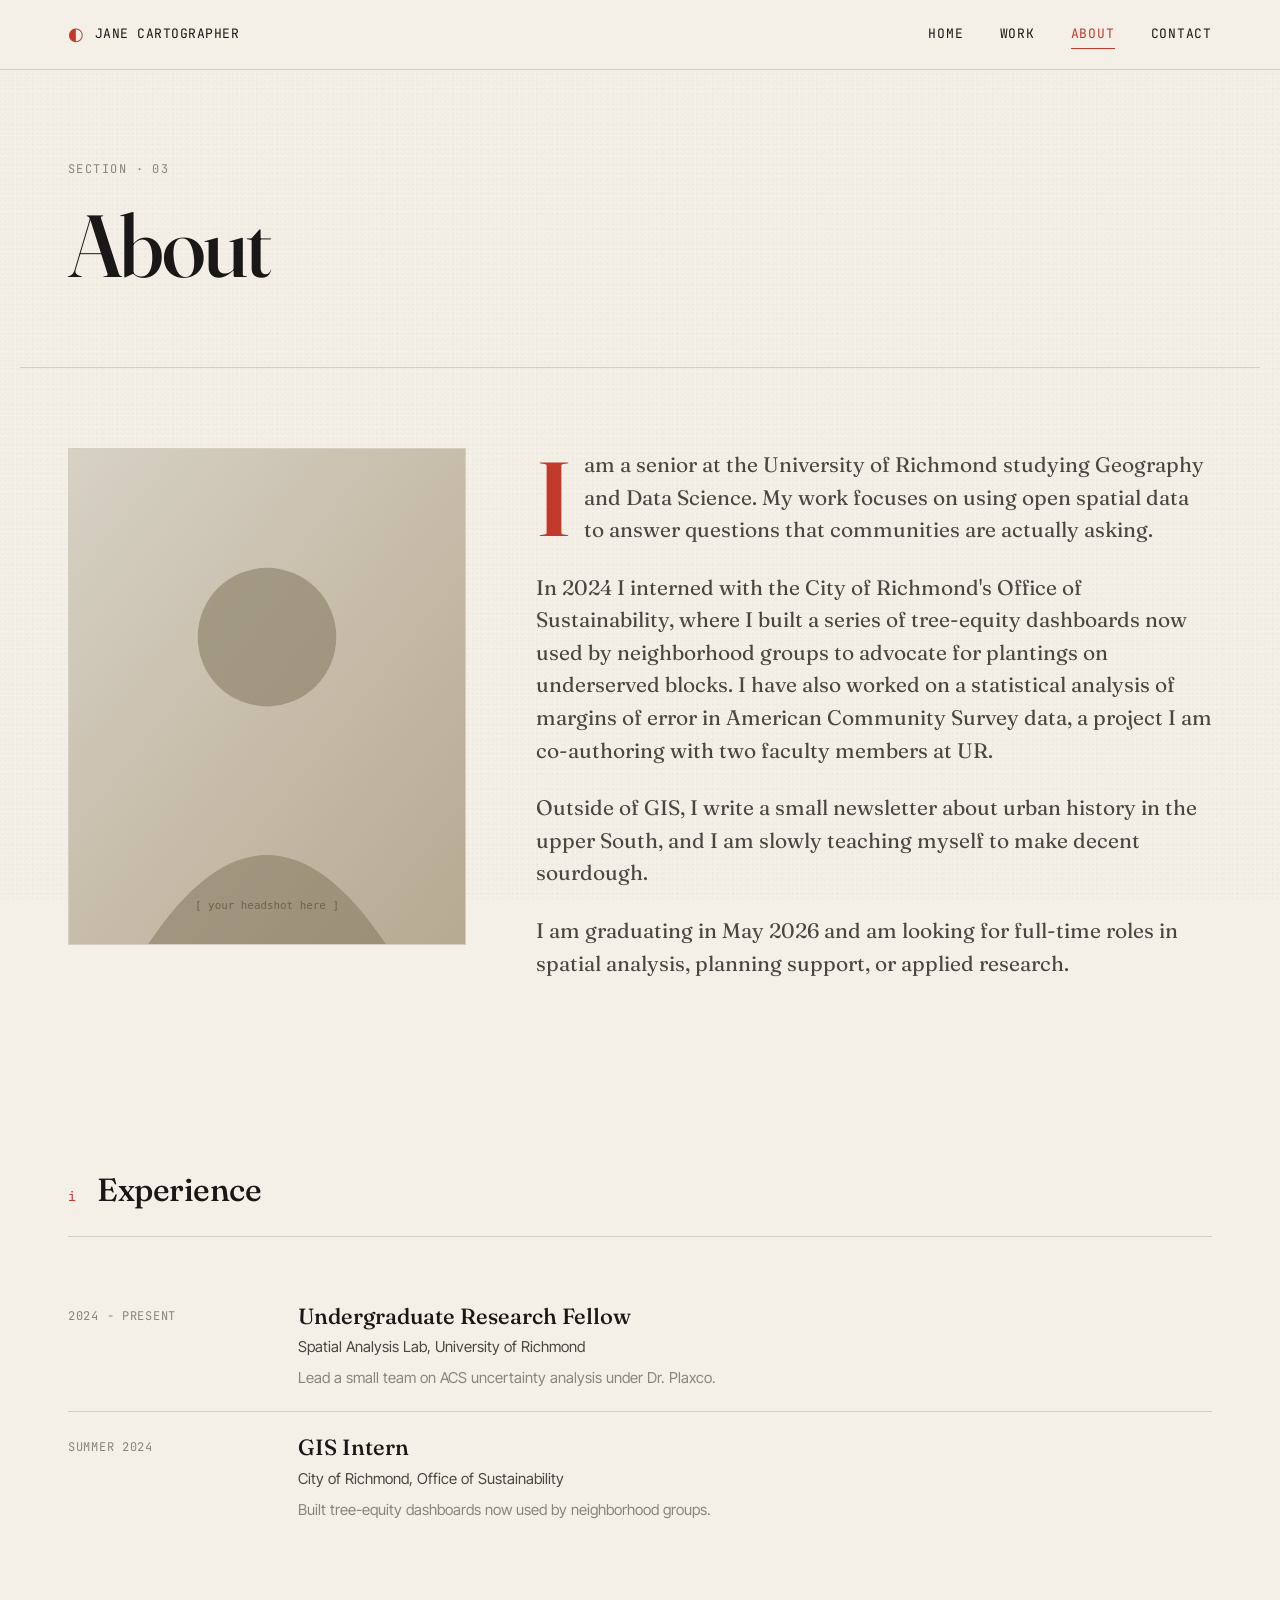
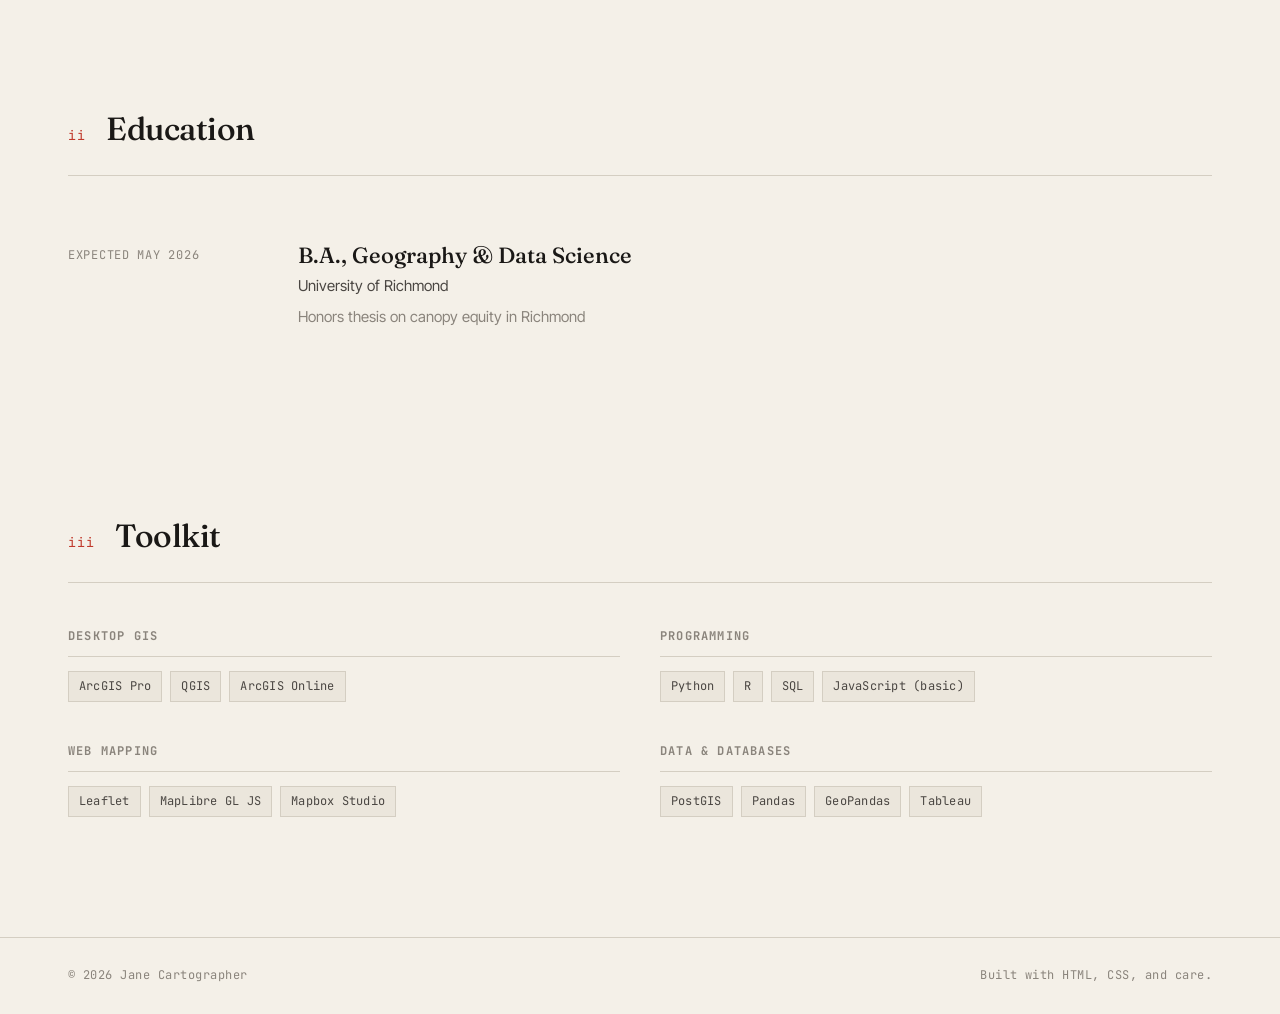
==== about.html @ e9b893c0 "Add files via upload" ====
<!DOCTYPE html>
<html lang="en">
<head>
<meta charset="UTF-8">
<meta name="viewport" content="width=device-width, initial-scale=1.0">
<title data-page="About">Loading...</title>
<link rel="preconnect" href="https://fonts.googleapis.com">
<link rel="preconnect" href="https://fonts.gstatic.com" crossorigin>
<link href="https://fonts.googleapis.com/css2?family=Fraunces:opsz,wght@9..144,400;9..144,500;9..144,600;9..144,700&family=JetBrains+Mono:wght@400;500&family=Inter+Tight:wght@400;500;600&display=swap" rel="stylesheet">
<link rel="stylesheet" href="styles.css">
</head>
<body>

<header id="site-header" class="site-header"></header>

<main>

  <section class="page-head">
    <p class="page-eyebrow">Section · 03</p>
    <h1 class="page-title">About</h1>
  </section>

  <section class="about-page">
    <div class="about-page-grid">
      <div class="about-photo">
        <img data-bind="headshot" alt="" />
      </div>
      <div class="about-prose" data-bind="longBio"></div>
    </div>
  </section>

  <section class="cv-section">
    <div class="section-head">
      <span class="section-num">i</span>
      <h2 class="section-title">Experience</h2>
    </div>
    <ul class="cv-list" data-bind="experience"></ul>
  </section>

  <section class="cv-section">
    <div class="section-head">
      <span class="section-num">ii</span>
      <h2 class="section-title">Education</h2>
    </div>
    <ul class="cv-list" data-bind="education"></ul>
  </section>

  <section class="cv-section">
    <div class="section-head">
      <span class="section-num">iii</span>
      <h2 class="section-title">Toolkit</h2>
    </div>
    <div class="skill-groups" data-bind="skillGroups"></div>
  </section>

</main>

<footer id="site-footer" class="site-footer"></footer>

<script src="config.js"></script>
<script src="components.js"></script>
</body>
</html>
---- styles.css ----
/* ============================================================
   GIS PORTFOLIO TEMPLATE — STYLESHEET
   ============================================================

   OPTIONAL: THEME PICKER
   ----------------------
   Five color themes are defined below. The "graphite" theme is
   active by default. To switch, comment out the active :root
   block (wrap it in slash-star and star-slash) and uncomment
   the one you want.

   Themes:
     1. graphite   — refined editorial black/cream (default)
     2. atlas      — classic atlas blue on warm paper
     3. terrain    — forest green and bone
     4. nocturne   — dark mode with amber accent
     5. risograph  — punchy red on off-white
   ============================================================ */


/* ---------- THEME 1: GRAPHITE (default) ---------- */
:root {
  --bg:           #f4f0e8;
  --bg-alt:       #ebe6dc;
  --ink:          #1a1816;
  --ink-soft:     #4a4642;
  --ink-faint:    #8a847c;
  --rule:         #d4cec2;
  --accent:       #c0392b;
  --accent-soft:  #f0d8d4;
  --paper-grain:  rgba(0, 0, 0, 0.018);
}

/* ---------- THEME 2: ATLAS ----------
:root {
  --bg:           #f1ece0;
  --bg-alt:       #e6dfd0;
  --ink:          #16243a;
  --ink-soft:     #3d4a62;
  --ink-faint:    #7c8499;
  --rule:         #c8c0ad;
  --accent:       #b8651f;
  --accent-soft:  #f0d9bc;
  --paper-grain:  rgba(0, 0, 0, 0.02);
}
*/

/* ---------- THEME 3: TERRAIN ----------
:root {
  --bg:           #f3efe6;
  --bg-alt:       #e8e2d3;
  --ink:          #1f2a1e;
  --ink-soft:     #455342;
  --ink-faint:    #8a8f7c;
  --rule:         #c9c8b1;
  --accent:       #4a6b3a;
  --accent-soft:  #dbe5c8;
  --paper-grain:  rgba(0, 0, 0, 0.02);
}
*/

/* ---------- THEME 4: NOCTURNE ----------
:root {
  --bg:           #15181c;
  --bg-alt:       #1c2026;
  --ink:          #f0ebe0;
  --ink-soft:     #c4bdb0;
  --ink-faint:    #807a70;
  --rule:         #2a2e35;
  --accent:       #d4a14a;
  --accent-soft:  #3a2f1c;
  --paper-grain:  rgba(255, 255, 255, 0.015);
}
*/

/* ---------- THEME 5: RISOGRAPH ----------
:root {
  --bg:           #f5f1ea;
  --bg-alt:       #ece6db;
  --ink:          #181818;
  --ink-soft:     #3a3a3a;
  --ink-faint:    #8a8a8a;
  --rule:         #d6cfc0;
  --accent:       #e23e1f;
  --accent-soft:  #fbd7cf;
  --paper-grain:  rgba(0, 0, 0, 0.022);
}
*/


/* ============================================================
   ADVANCED: everything below this line controls layout and
   typography. You generally do not need to edit it. If you
   want to make structural changes, read docs/EXTENSIONS.md
   for safer ways to customize.
   ============================================================ */

* { box-sizing: border-box; margin: 0; padding: 0; }

html { scroll-behavior: smooth; }

body {
  background: var(--bg);
  color: var(--ink);
  font-family: 'Inter Tight', system-ui, sans-serif;
  font-size: 17px;
  line-height: 1.6;
  -webkit-font-smoothing: antialiased;
  -moz-osx-font-smoothing: grayscale;
  position: relative;
  min-height: 100vh;
}

body::before {
  content: '';
  position: fixed;
  inset: 0;
  pointer-events: none;
  z-index: 1;
  background-image:
    radial-gradient(circle at 25% 35%, var(--paper-grain) 1px, transparent 1.5px),
    radial-gradient(circle at 75% 65%, var(--paper-grain) 1px, transparent 1.5px),
    radial-gradient(circle at 50% 80%, var(--paper-grain) 1px, transparent 1.5px);
  background-size: 4px 4px, 7px 7px, 5px 5px;
  opacity: 0.6;
}

main, header, footer { position: relative; z-index: 2; }

a {
  color: var(--ink);
  text-decoration: none;
  transition: color 0.2s ease;
}
a:hover { color: var(--accent); }

img { max-width: 100%; display: block; }


/* ============================================================
   HEADER (shared across all pages)
   ============================================================ */
.site-header {
  border-bottom: 1px solid var(--rule);
  background: var(--bg);
  position: sticky;
  top: 0;
  z-index: 50;
  backdrop-filter: blur(4px);
}

.header-inner {
  max-width: 1240px;
  margin: 0 auto;
  padding: 20px 48px;
  display: flex;
  justify-content: space-between;
  align-items: center;
}

.header-mark {
  display: flex;
  align-items: center;
  gap: 10px;
  font-family: 'JetBrains Mono', monospace;
  font-size: 13px;
  letter-spacing: 0.04em;
  text-transform: uppercase;
}

.mark-glyph { font-size: 18px; color: var(--accent); }

.header-nav {
  display: flex;
  gap: 36px;
  font-family: 'JetBrains Mono', monospace;
  font-size: 13px;
  letter-spacing: 0.06em;
  text-transform: uppercase;
}

.header-nav a {
  position: relative;
  padding: 2px 0;
}

.header-nav a.is-active {
  color: var(--accent);
}

.header-nav a.is-active::after {
  content: '';
  position: absolute;
  bottom: -2px;
  left: 0;
  right: 0;
  height: 1px;
  background: var(--accent);
}


/* ============================================================
   GENERIC PAGE HEAD (used on Projects, About, Contact)
   ============================================================ */
.page-head {
  max-width: 1240px;
  margin: 0 auto;
  padding: 90px 48px 50px;
  border-bottom: 1px solid var(--rule);
}

.page-eyebrow {
  font-family: 'JetBrains Mono', monospace;
  font-size: 12px;
  letter-spacing: 0.12em;
  text-transform: uppercase;
  color: var(--ink-faint);
  margin-bottom: 22px;
}

.page-title {
  font-family: 'Fraunces', Georgia, serif;
  font-weight: 500;
  font-size: clamp(44px, 7vw, 88px);
  line-height: 1.0;
  letter-spacing: -0.025em;
  color: var(--ink);
  font-variation-settings: "opsz" 100;
  margin-bottom: 28px;
}

.page-lead {
  font-family: 'Fraunces', Georgia, serif;
  font-weight: 400;
  font-style: italic;
  font-size: 24px;
  line-height: 1.45;
  color: var(--ink-soft);
  max-width: 640px;
}


/* ============================================================
   HERO (homepage)
   ============================================================ */
.hero {
  max-width: 1240px;
  margin: 0 auto;
  padding: 100px 48px 70px;
}

.hero-grid {
  display: grid;
  grid-template-columns: 1.6fr 1fr;
  gap: 60px;
  align-items: end;
}

.hero-eyebrow {
  font-family: 'JetBrains Mono', monospace;
  font-size: 12px;
  letter-spacing: 0.12em;
  text-transform: uppercase;
  color: var(--ink-faint);
  margin-bottom: 28px;
}

.hero-name {
  font-family: 'Fraunces', Georgia, serif;
  font-weight: 500;
  font-size: clamp(56px, 9vw, 124px);
  line-height: 0.92;
  letter-spacing: -0.03em;
  color: var(--ink);
  font-variation-settings: "opsz" 120;
  margin-bottom: 28px;
}

.hero-tagline {
  font-family: 'Fraunces', Georgia, serif;
  font-weight: 400;
  font-style: italic;
  font-size: 24px;
  line-height: 1.4;
  color: var(--ink-soft);
  max-width: 540px;
  margin-bottom: 22px;
}

.hero-location {
  font-family: 'JetBrains Mono', monospace;
  font-size: 13px;
  letter-spacing: 0.05em;
  color: var(--ink-faint);
  display: flex;
  align-items: center;
  gap: 8px;
}

.loc-dot { color: var(--accent); font-size: 10px; }

.hero-photo {
  aspect-ratio: 4 / 5;
  overflow: hidden;
  border: 1px solid var(--rule);
  background: var(--bg-alt);
  position: relative;
}

.hero-photo img {
  width: 100%;
  height: 100%;
  object-fit: cover;
  filter: grayscale(0.15) contrast(1.02);
}

.hero-rule {
  margin-top: 70px;
  height: 1px;
  background: var(--rule);
  position: relative;
}

.hero-rule::before,
.hero-rule::after {
  content: '';
  position: absolute;
  top: -3px;
  width: 7px;
  height: 7px;
  border-radius: 50%;
  background: var(--accent);
}
.hero-rule::before { left: 0; }
.hero-rule::after  { right: 0; }


/* ============================================================
   SECTION SHARED
   ============================================================ */
section {
  max-width: 1240px;
  margin: 0 auto;
  padding: 80px 48px;
}

.section-head {
  display: flex;
  align-items: baseline;
  gap: 20px;
  margin-bottom: 44px;
  padding-bottom: 20px;
  border-bottom: 1px solid var(--rule);
}

.section-num {
  font-family: 'JetBrains Mono', monospace;
  font-size: 13px;
  letter-spacing: 0.08em;
  color: var(--accent);
}

.section-title {
  font-family: 'Fraunces', Georgia, serif;
  font-weight: 500;
  font-size: 32px;
  letter-spacing: -0.015em;
  color: var(--ink);
  flex: 1;
}

.section-aside {
  font-family: 'JetBrains Mono', monospace;
  font-size: 12px;
  letter-spacing: 0.06em;
  text-transform: uppercase;
  color: var(--accent);
  border-bottom: 1px solid var(--accent);
  padding-bottom: 2px;
}


/* ============================================================
   INTRO + CONTACT TEASE (homepage)
   ============================================================ */
.intro-text {
  font-family: 'Fraunces', Georgia, serif;
  font-weight: 400;
  font-size: 26px;
  line-height: 1.5;
  color: var(--ink-soft);
  max-width: 760px;
  margin-bottom: 30px;
}

.intro-cta {
  font-family: 'JetBrains Mono', monospace;
  font-size: 13px;
}

.contact-lead {
  font-family: 'Fraunces', Georgia, serif;
  font-weight: 400;
  font-style: italic;
  font-size: 26px;
  line-height: 1.4;
  color: var(--ink-soft);
  max-width: 720px;
  margin-bottom: 24px;
}


/* ============================================================
   PROJECTS GRID — now cards link to detail pages
   ============================================================ */
.project-list {
  display: flex;
  flex-direction: column;
  gap: 80px;
}

.project-card {
  display: grid;
  grid-template-columns: 1fr 1fr;
  gap: 50px;
  align-items: start;
  text-decoration: none;
  color: var(--ink);
  padding: 8px;
  margin: -8px;
  border-radius: 2px;
  transition: background 0.3s ease;
}

.project-card:hover {
  background: var(--bg-alt);
  color: var(--ink);
}

.project-card:nth-child(even) .project-image { order: 2; }

.project-image {
  aspect-ratio: 4 / 3;
  overflow: hidden;
  border: 1px solid var(--rule);
  background: var(--bg-alt);
  position: relative;
}

.project-image::after {
  content: '';
  position: absolute;
  inset: 0;
  background: linear-gradient(135deg, transparent 0%, transparent 60%, rgba(0, 0, 0, 0.04) 100%);
  pointer-events: none;
}

.project-image img {
  width: 100%;
  height: 100%;
  object-fit: cover;
  transition: transform 0.6s cubic-bezier(0.2, 0.8, 0.2, 1);
}

.project-card:hover .project-image img { transform: scale(1.03); }

.project-body { padding-top: 8px; }

.project-meta {
  display: flex;
  gap: 16px;
  font-family: 'JetBrains Mono', monospace;
  font-size: 12px;
  letter-spacing: 0.06em;
  color: var(--ink-faint);
  text-transform: uppercase;
  margin-bottom: 18px;
}

.project-year::after {
  content: '·';
  margin-left: 16px;
  color: var(--rule);
}

.project-type { color: var(--accent); }

.project-title {
  font-family: 'Fraunces', Georgia, serif;
  font-weight: 500;
  font-size: 32px;
  line-height: 1.15;
  letter-spacing: -0.015em;
  margin-bottom: 18px;
  color: var(--ink);
}

.project-card:hover .project-title { color: var(--accent); }

.project-blurb {
  font-size: 16px;
  line-height: 1.6;
  color: var(--ink-soft);
  margin-bottom: 22px;
  max-width: 460px;
}

.project-tags {
  list-style: none;
  display: flex;
  flex-wrap: wrap;
  gap: 6px;
  margin-bottom: 22px;
}

.project-tags li {
  font-family: 'JetBrains Mono', monospace;
  font-size: 11px;
  padding: 4px 9px;
  border: 1px solid var(--rule);
  color: var(--ink-soft);
  letter-spacing: 0.03em;
}

.project-cta {
  display: inline-block;
  font-family: 'JetBrains Mono', monospace;
  font-size: 13px;
  font-weight: 500;
  color: var(--accent);
  letter-spacing: 0.04em;
  border-bottom: 1px solid var(--accent);
  padding-bottom: 2px;
}


/* ============================================================
   ABOUT PAGE
   ============================================================ */
.about-page-grid {
  display: grid;
  grid-template-columns: 1fr 1.7fr;
  gap: 70px;
  align-items: start;
}

.about-photo {
  aspect-ratio: 4 / 5;
  overflow: hidden;
  border: 1px solid var(--rule);
  background: var(--bg-alt);
  position: sticky;
  top: 100px;
}

.about-photo img {
  width: 100%;
  height: 100%;
  object-fit: cover;
  filter: grayscale(0.15) contrast(1.02);
}

.about-prose p {
  font-family: 'Fraunces', Georgia, serif;
  font-weight: 400;
  font-size: 21px;
  line-height: 1.55;
  color: var(--ink-soft);
  margin-bottom: 1.2em;
}

.about-prose p:first-child::first-letter {
  font-family: 'Fraunces', serif;
  font-size: 5em;
  line-height: 0.85;
  float: left;
  padding: 6px 12px 0 0;
  color: var(--accent);
  font-weight: 600;
}


/* CV-style lists (Experience, Education) */
.cv-list {
  list-style: none;
}

.cv-row {
  display: grid;
  grid-template-columns: 200px 1fr;
  gap: 30px;
  padding: 22px 0;
  border-bottom: 1px solid var(--rule);
}

.cv-row:last-child { border-bottom: none; }

.cv-row-time {
  font-family: 'JetBrains Mono', monospace;
  font-size: 12px;
  letter-spacing: 0.06em;
  color: var(--ink-faint);
  padding-top: 4px;
  text-transform: uppercase;
}

.cv-row-title {
  font-family: 'Fraunces', Georgia, serif;
  font-weight: 500;
  font-size: 22px;
  line-height: 1.2;
  color: var(--ink);
  margin-bottom: 6px;
}

.cv-row-org {
  font-size: 15px;
  color: var(--ink-soft);
  margin-bottom: 8px;
}

.cv-row-note {
  font-size: 15px;
  color: var(--ink-faint);
  line-height: 1.5;
}


/* Skills grouped */
.skill-groups {
  display: grid;
  grid-template-columns: repeat(2, 1fr);
  gap: 40px;
}

.skill-group-label {
  font-family: 'JetBrains Mono', monospace;
  font-size: 12px;
  letter-spacing: 0.1em;
  text-transform: uppercase;
  color: var(--ink-faint);
  margin-bottom: 14px;
  padding-bottom: 10px;
  border-bottom: 1px solid var(--rule);
}

.skill-group-list {
  list-style: none;
  display: flex;
  flex-wrap: wrap;
  gap: 8px;
}

.skill-group-list li {
  font-family: 'JetBrains Mono', monospace;
  font-size: 12px;
  padding: 5px 10px;
  background: var(--bg-alt);
  border: 1px solid var(--rule);
  color: var(--ink-soft);
  letter-spacing: 0.02em;
}


/* ============================================================
   CONTACT PAGE
   ============================================================ */
.contact-grid {
  display: grid;
  grid-template-columns: 1.4fr 1fr;
  gap: 80px;
  align-items: start;
}

.contact-links {
  list-style: none;
  display: flex;
  flex-direction: column;
  gap: 0;
}

.contact-links li a {
  font-family: 'JetBrains Mono', monospace;
  font-size: 14px;
  display: flex;
  justify-content: space-between;
  padding: 16px 0;
  border-bottom: 1px solid var(--rule);
  letter-spacing: 0.03em;
}

.contact-links li:first-child a { padding-top: 0; }

.contact-links li a:hover { border-bottom-color: var(--accent); }

.contact-links .link-label {
  color: var(--ink-faint);
  text-transform: uppercase;
  font-size: 11px;
  letter-spacing: 0.1em;
}

.contact-links .link-value { color: var(--ink); }


/* ============================================================
   PROJECT DETAIL PAGE
   ============================================================ */
.project-head {
  max-width: 880px;
  margin: 0 auto;
  padding: 90px 48px 50px;
}

.project-subtitle {
  font-family: 'Fraunces', Georgia, serif;
  font-weight: 400;
  font-style: italic;
  font-size: 24px;
  line-height: 1.45;
  color: var(--ink-soft);
  margin-bottom: 36px;
  max-width: 640px;
}

.project-meta-row {
  list-style: none;
  display: grid;
  grid-template-columns: repeat(4, 1fr);
  gap: 24px;
  padding: 24px 0 8px;
  border-top: 1px solid var(--rule);
  border-bottom: 1px solid var(--rule);
}

.project-meta-row li {
  display: flex;
  flex-direction: column;
  gap: 6px;
}

.meta-label {
  font-family: 'JetBrains Mono', monospace;
  font-size: 11px;
  letter-spacing: 0.1em;
  text-transform: uppercase;
  color: var(--ink-faint);
}

.meta-value {
  font-size: 14px;
  color: var(--ink);
}

.project-hero {
  max-width: 1240px;
  margin: 0 auto;
  padding: 50px 48px 30px;
}

.project-hero figure {
  margin: 0;
  border: 1px solid var(--rule);
  background: var(--bg-alt);
  overflow: hidden;
}

.project-hero img {
  width: 100%;
  height: auto;
  display: block;
}

.project-hero figcaption,
.prose-figure figcaption {
  font-family: 'JetBrains Mono', monospace;
  font-size: 12px;
  line-height: 1.5;
  letter-spacing: 0.02em;
  color: var(--ink-faint);
  padding: 14px 18px;
  border-top: 1px solid var(--rule);
  background: var(--bg);
}

.project-prose {
  max-width: 720px;
  margin: 0 auto;
  padding: 60px 48px;
}

.prose-h2 {
  font-family: 'Fraunces', Georgia, serif;
  font-weight: 500;
  font-size: 28px;
  letter-spacing: -0.015em;
  margin: 50px 0 20px;
  color: var(--ink);
}

.prose-h2:first-child { margin-top: 0; }

.project-prose p {
  font-size: 18px;
  line-height: 1.65;
  color: var(--ink-soft);
  margin-bottom: 1.1em;
}

.prose-figure {
  margin: 36px -60px;
  border: 1px solid var(--rule);
  background: var(--bg-alt);
}

.prose-figure img { width: 100%; }

.project-links-section {
  max-width: 880px;
  margin: 0 auto;
  padding: 40px 48px 20px;
}

.link-list { list-style: none; }

.link-list li {
  padding: 18px 0;
  border-bottom: 1px solid var(--rule);
  display: flex;
  align-items: baseline;
  gap: 24px;
  flex-wrap: wrap;
}

.link-note {
  color: var(--ink-faint);
  font-size: 14px;
  flex: 1;
  min-width: 200px;
}

.project-back {
  max-width: 880px;
  margin: 0 auto;
  padding: 30px 48px 80px;
}


/* ============================================================
   LINK STYLES
   ============================================================ */
.link-primary {
  font-family: 'JetBrains Mono', monospace;
  font-size: 13px;
  font-weight: 500;
  color: var(--accent);
  letter-spacing: 0.04em;
  border-bottom: 1px solid var(--accent);
  padding-bottom: 2px;
}

.link-primary:hover {
  color: var(--ink);
  border-bottom-color: var(--ink);
}


/* ============================================================
   FOOTER
   ============================================================ */
.site-footer {
  border-top: 1px solid var(--rule);
  margin-top: 40px;
}

.footer-inner {
  max-width: 1240px;
  margin: 0 auto;
  padding: 28px 48px;
  display: flex;
  justify-content: space-between;
  font-family: 'JetBrains Mono', monospace;
  font-size: 12px;
  letter-spacing: 0.04em;
  color: var(--ink-faint);
}


/* ============================================================
   RESPONSIVE
   ============================================================ */
@media (max-width: 860px) {
  .header-inner,
  .page-head,
  .project-head,
  .project-hero,
  .project-prose,
  .project-links-section,
  .project-back,
  section,
  .footer-inner {
    padding-left: 24px;
    padding-right: 24px;
  }

  .hero { padding: 60px 24px 50px; }
  section { padding-top: 60px; padding-bottom: 60px; }

  .hero-grid,
  .about-page-grid,
  .project-card,
  .contact-grid,
  .skill-groups {
    grid-template-columns: 1fr;
    gap: 40px;
  }

  .project-card:nth-child(even) .project-image { order: 0; }

  .hero-photo,
  .about-photo {
    max-width: 280px;
    aspect-ratio: 4 / 5;
  }

  .about-photo { position: static; }

  .cv-row {
    grid-template-columns: 1fr;
    gap: 8px;
  }

  .project-meta-row {
    grid-template-columns: repeat(2, 1fr);
  }

  .prose-figure { margin-left: 0; margin-right: 0; }

  .header-nav { gap: 18px; font-size: 12px; }

  .footer-inner { flex-direction: column; gap: 8px; }
}

@media (max-width: 480px) {
  .section-title { font-size: 26px; }
  .project-title { font-size: 24px; }
  .contact-lead, .intro-text { font-size: 21px; }
  .project-meta-row { grid-template-columns: 1fr 1fr; gap: 16px; }
}
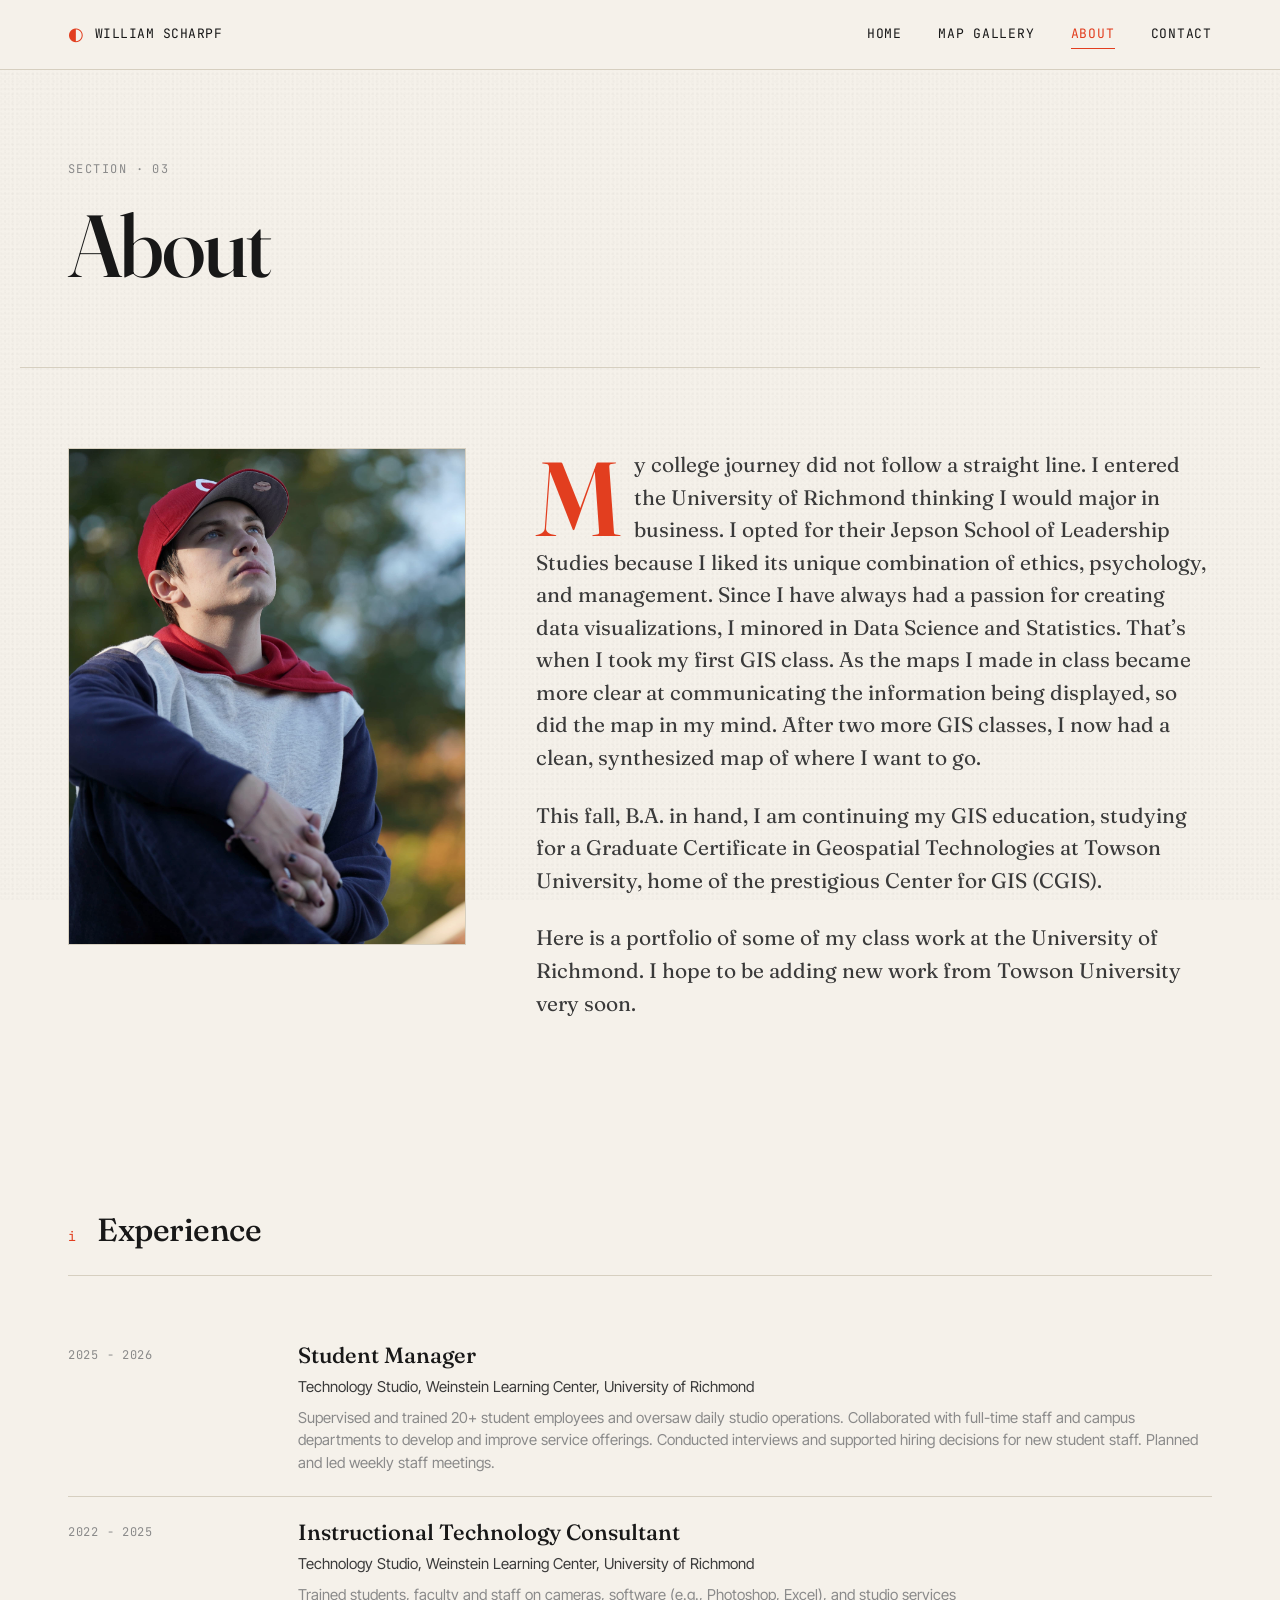
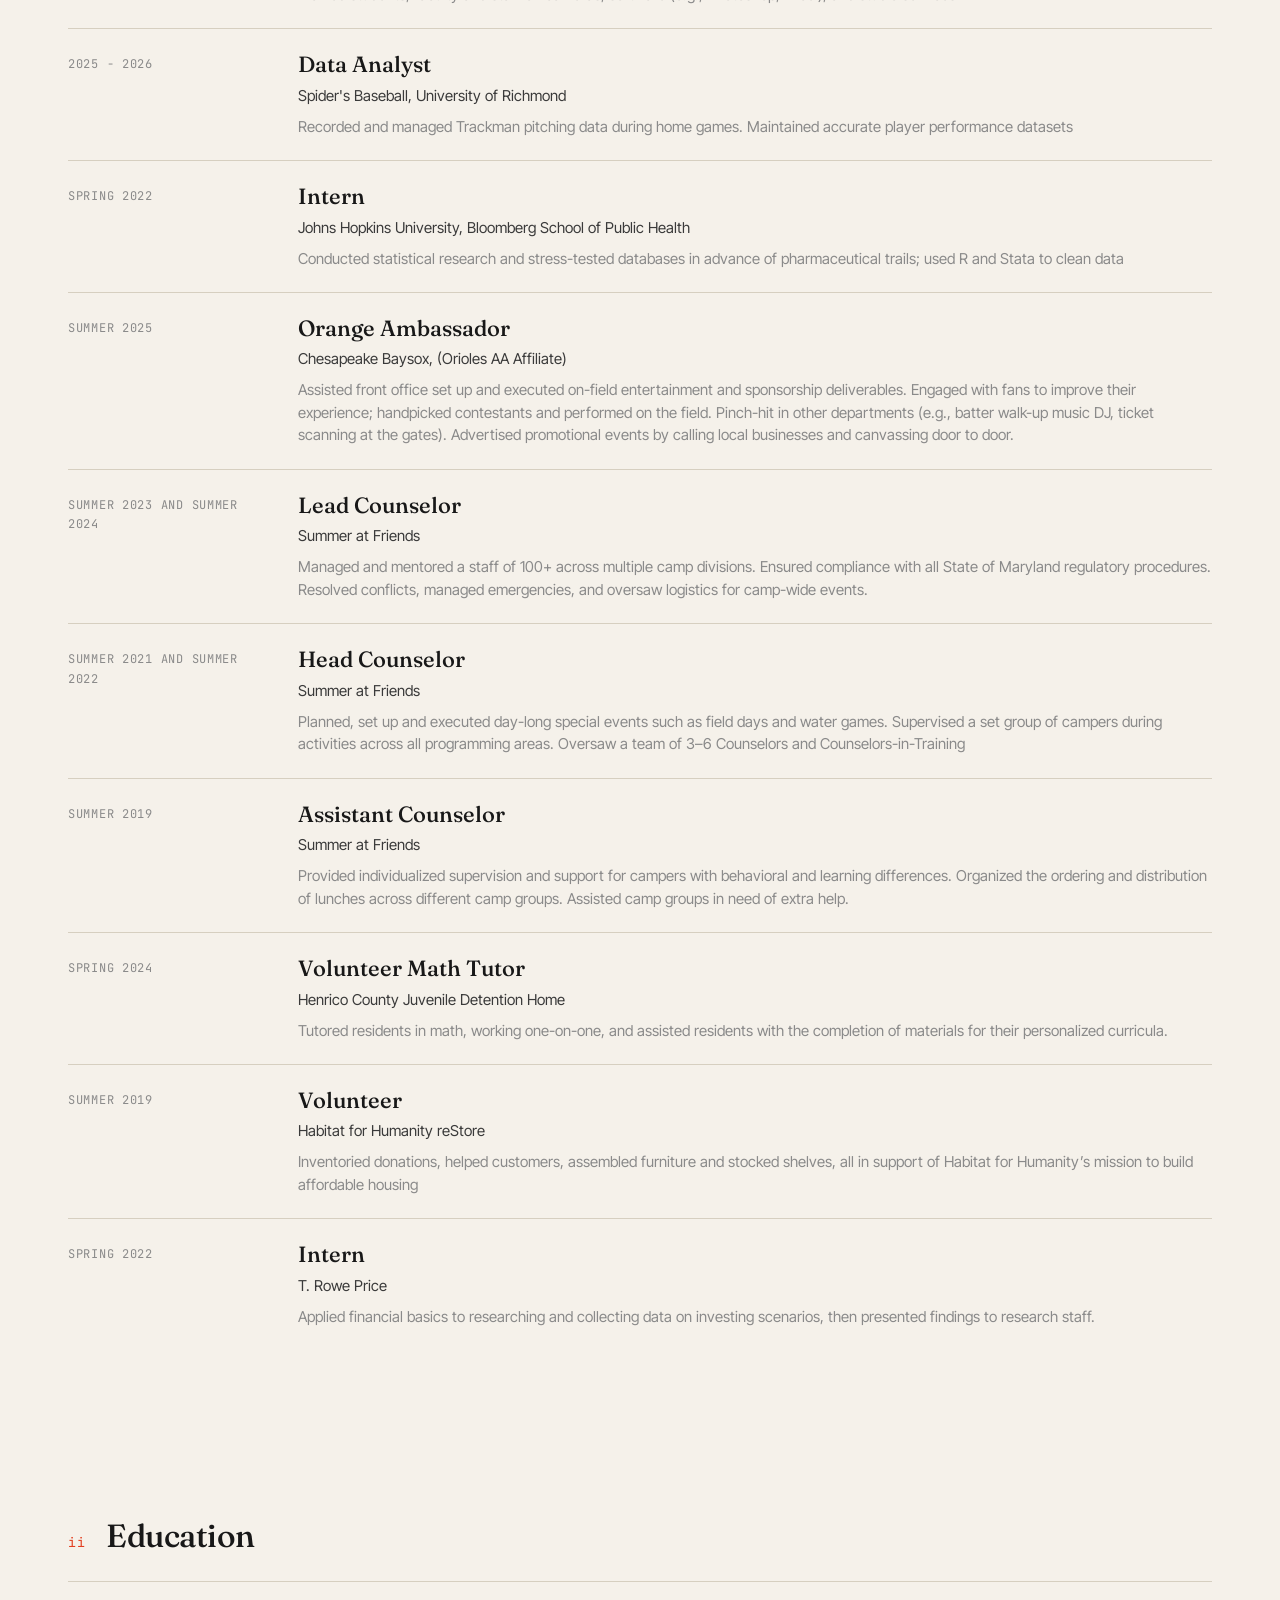
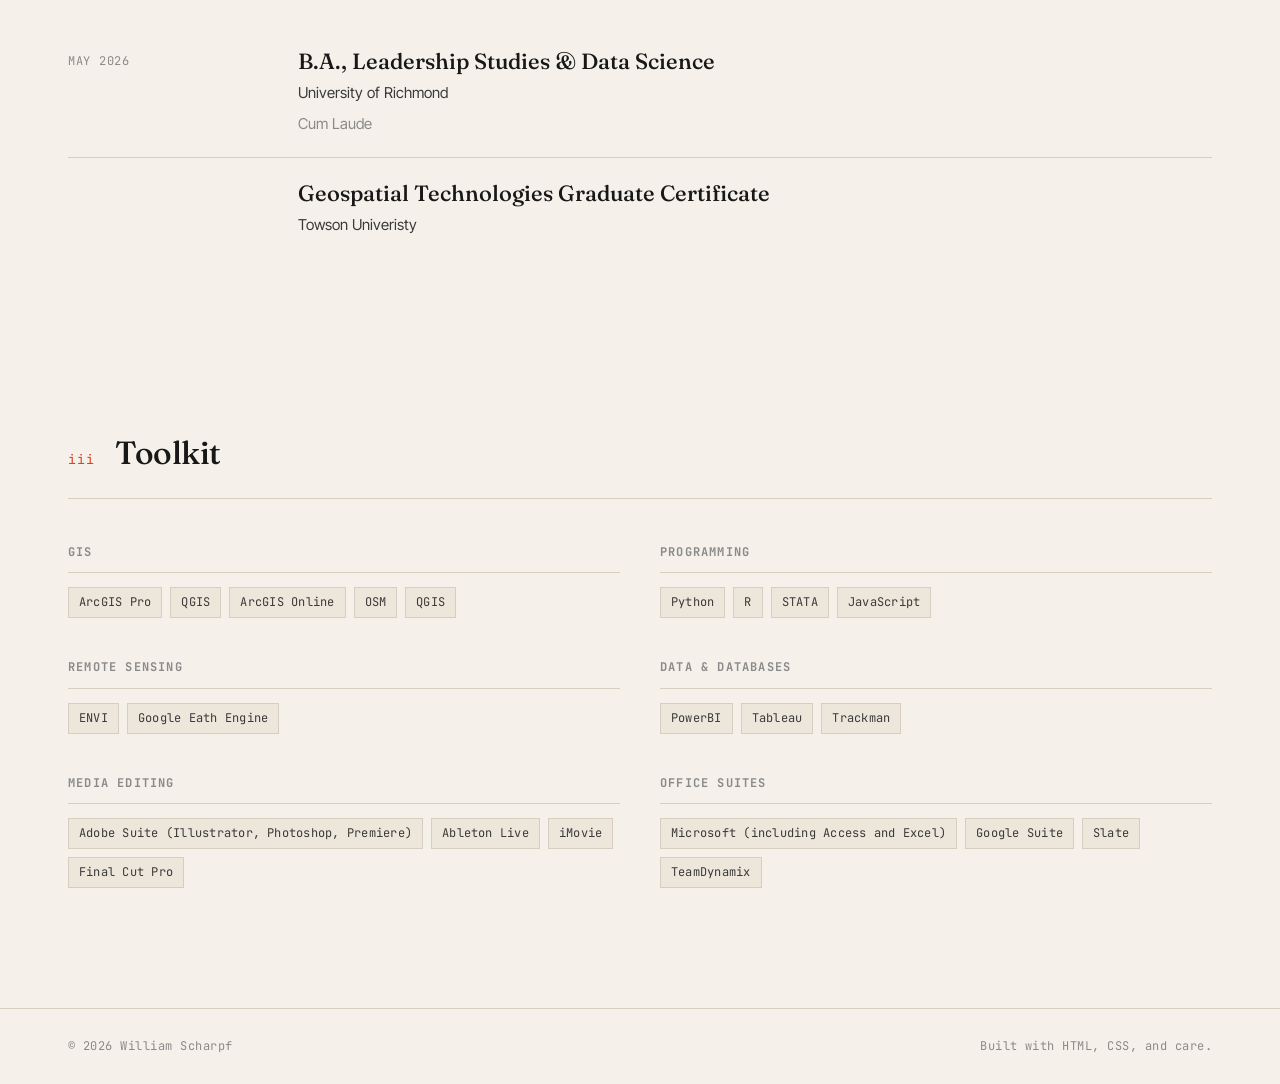
==== commit 1647bf31: "Update about.html with favicon and font links Add favicon link and preconnect for Google Fonts" ====
--- a/about.html
+++ b/about.html
@@ -4,6 +4,7 @@
 <meta charset="UTF-8">
 <meta name="viewport" content="width=device-width, initial-scale=1.0">
 <title data-page="About">Loading...</title>
+<link rel="icon" type="image" href="images/bigg.png">
 <link rel="preconnect" href="https://fonts.googleapis.com">
 <link rel="preconnect" href="https://fonts.gstatic.com" crossorigin>
 <link href="https://fonts.googleapis.com/css2?family=Fraunces:opsz,wght@9..144,400;9..144,500;9..144,600;9..144,700&family=JetBrains+Mono:wght@400;500&family=Inter+Tight:wght@400;500;600&display=swap" rel="stylesheet">
--- a/styles.css
+++ b/styles.css
@@ -18,7 +18,7 @@
    ============================================================ */
 
 
-/* ---------- THEME 1: GRAPHITE (default) ---------- */
+/* ---------- THEME 1: GRAPHITE (default) ---------- 
 :root {
   --bg:           #f4f0e8;
   --bg-alt:       #ebe6dc;
@@ -30,6 +30,7 @@
   --accent-soft:  #f0d8d4;
   --paper-grain:  rgba(0, 0, 0, 0.018);
 }
+*/
 
 /* ---------- THEME 2: ATLAS ----------
 :root {
@@ -58,8 +59,8 @@
   --paper-grain:  rgba(0, 0, 0, 0.02);
 }
 */
-
-/* ---------- THEME 4: NOCTURNE ----------
+/* 
+ ---------- THEME 4: NOCTURNE ----------
 :root {
   --bg:           #15181c;
   --bg-alt:       #1c2026;
@@ -73,7 +74,7 @@
 }
 */
 
-/* ---------- THEME 5: RISOGRAPH ----------
+/* ---------- THEME 5: RISOGRAPH (ACTIVE) ---------- */
 :root {
   --bg:           #f5f1ea;
   --bg-alt:       #ece6db;
@@ -85,7 +86,6 @@
   --accent-soft:  #fbd7cf;
   --paper-grain:  rgba(0, 0, 0, 0.022);
 }
-*/
 
 
 /* ============================================================
@@ -300,7 +300,7 @@
 .loc-dot { color: var(--accent); font-size: 10px; }
 
 .hero-photo {
-  aspect-ratio: 4 / 5;
+  aspect-ratio: 1 / 1;
   overflow: hidden;
   border: 1px solid var(--rule);
   background: var(--bg-alt);
@@ -758,6 +758,13 @@
   padding: 50px 48px 30px;
 }
 
+.project-hero img {
+  width: 100%;
+  height: auto;
+  display: block;
+}
+
+
 .project-hero figure {
   margin: 0;
   border: 1px solid var(--rule);
@@ -765,12 +772,49 @@
   overflow: hidden;
 }
 
-.project-hero img {
-  width: 100%;
-  height: auto;
-  display: block;
-}
-
+.project-hero figure.fit-frame {
+    width: 900px;       /* choose whatever width you want */
+    max-width: 100%;    /* keeps it responsive */
+    margin: 0 auto;
+}
+
+.project-hero figure.fit-frame img {
+    width: 100%;
+    height: auto;
+}
+
+.image-row {
+    display: flex;
+    gap: 2px;          /* space between images */
+}
+
+.image-row img {
+    width: 50%;
+    height: auto;
+    display: block;
+}
+
+.image-row-3 {
+    display: flex;
+    gap: 2px;          /* space between images */
+}
+.image-row-3 img {
+    width: calc(100% / 3);
+}
+.image-item {
+    display: flex;
+    flex-direction: column;
+}
+
+.image-caption {
+    font-family: 'JetBrains Mono', monospace;
+    font-size: 12px;
+    color: var(--ink-faint);
+    text-align: center;
+    padding: 10px 0;
+    border-top: 1px solid var(--rule);
+    background: var(--bg);
+}
 .project-hero figcaption,
 .prose-figure figcaption {
   font-family: 'JetBrains Mono', monospace;
@@ -884,7 +928,83 @@
   letter-spacing: 0.04em;
   color: var(--ink-faint);
 }
-
+/* ============================================================
+   IMAGE LIGHTBOX
+   ============================================================ */
+.lightbox {
+  display: none;
+  position: fixed;
+  inset: 0;
+  background: rgba(0, 0, 0, 0.9);
+  justify-content: center;
+  align-items: center;
+  z-index: 9999;
+}
+
+.lightbox img {
+  max-width: 95%;
+  max-height: 95%;
+  object-fit: contain;
+}
+
+.close {
+  position: absolute;
+  top: 20px;
+  right: 35px;
+  color: white;
+  font-size: 40px;
+  cursor: pointer;
+}
+
+.clickable-image {
+  cursor: zoom-in;
+}
+
+.lightbox-prev,
+.lightbox-next {
+    position: absolute;
+    top: 50%;
+    transform: translateY(-50%);
+    font-size: 60px;
+    color: white;
+    cursor: pointer;
+    user-select: none;
+    padding: 20px;
+    transition: opacity .2s;
+}
+
+.lightbox-prev {
+    left: 20px;
+}
+
+.lightbox-next {
+    right: 20px;
+}
+
+.lightbox-prev:hover,
+.lightbox-next:hover {
+    opacity: 0.7;
+}
+
+.lightbox-restart {
+    position: absolute;
+    top: 10px;
+    left: 50%;
+    transform: translateX(-50%);
+    z-index: 10001;
+
+    padding: 10px 18px;
+    font-size: 15px;
+    background: rgba(0,0,0,.7);
+    color: white;
+    border: 1px solid white;
+    cursor: pointer;
+    display: none;
+}
+
+.lightbox-restart:hover {
+    background: rgba(255,255,255,.15);
+}
 
 /* ============================================================
    RESPONSIVE
